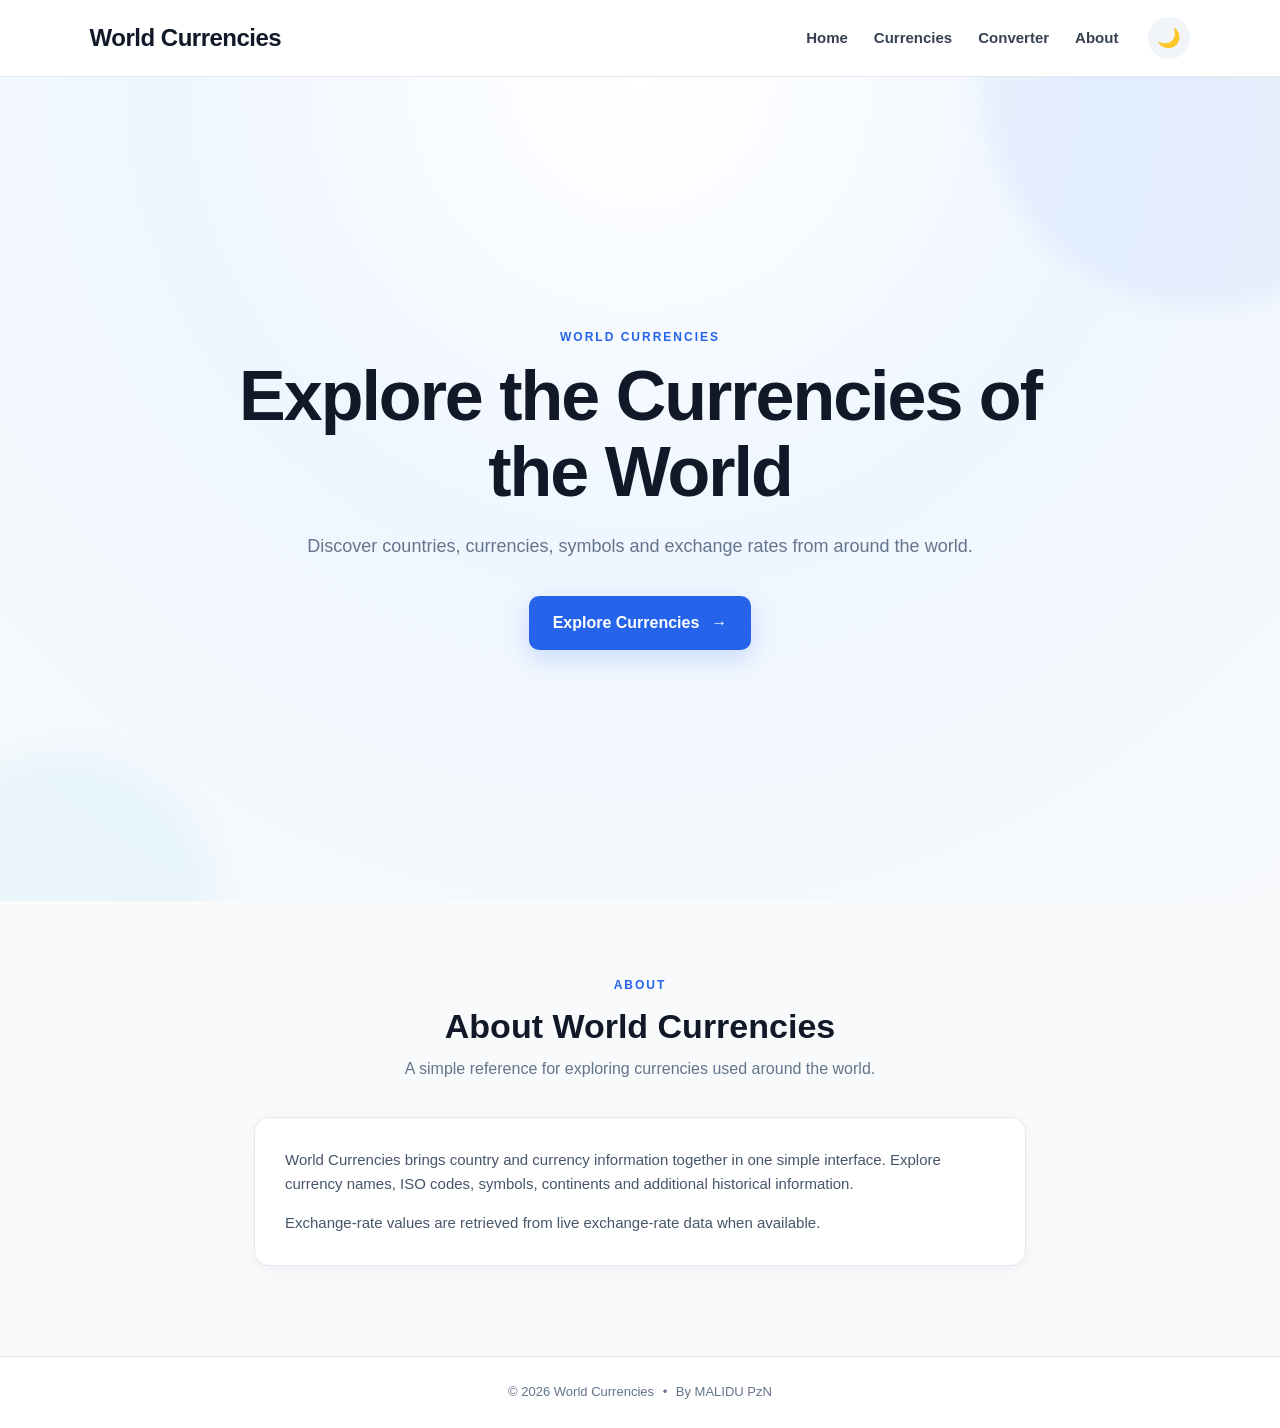
==== index.html @ 1dd98172 "Add files via upload" ====
<!DOCTYPE html>
<html lang="en">

<head>

    <meta charset="UTF-8">

    <meta
        name="viewport"
        content="width=device-width, initial-scale=1.0"
    >

    <meta
        name="description"
        content="Explore countries, currencies, symbols and exchange rates from around the world."
    >

    <title>World Currencies</title>

    <link
        rel="stylesheet"
        href="style.css"
    >

</head>


<body>

<header>

    <h1>
        World Currencies
    </h1>


    <nav>

        <a
            href="index.html"
            id="homeLink"
        >
            Home
        </a>

        <a
            href="#currencies"
            id="currenciesLink"
        >
            Currencies
        </a>

        <a
            href="pages/converter.html"
        >
            Converter
        </a>

        <a
            href="#about"
        >
            About
        </a>

    </nav>


    <button
        id="themeToggle"
        class="theme-toggle"
        type="button"
        aria-label="Toggle dark mode"
    >
        🌙
    </button>

</header>



<main>


    <!-- HERO -->

    <section
        id="heroSection"
        class="hero"
    >

        <span class="hero-label">
            WORLD CURRENCIES
        </span>


        <h2>
            Explore the Currencies of the World
        </h2>


        <p>
            Discover countries, currencies, symbols and
            exchange rates from around the world.
        </p>


        <button
            id="exploreButton"
            class="hero-button"
            type="button"
        >
            Explore Currencies
            <span>→</span>
        </button>

    </section>



    <!-- CURRENCIES -->

    <section
        id="currencies"
        class="currencies-section hidden-section"
    >

        <div class="section-heading">

            <span class="section-label">
                EXPLORE
            </span>

            <h2>
                World Currencies
            </h2>

            <p>
                Browse currencies by continent,
                country or first letter.
            </p>

        </div>



        <!-- SEARCH -->

        <div class="search-box">

            <input
                type="search"
                id="searchInput"
                placeholder="Search country, currency or ISO code..."
                autocomplete="off"
            >

        </div>



        <!-- CONTINENT FILTER -->

        <div class="filter-panel">

            <button
                class="filter-btn active"
                type="button"
                data-continent="All"
            >
                All
            </button>

            <button
                class="filter-btn"
                type="button"
                data-continent="Africa"
            >
                Africa
            </button>

            <button
                class="filter-btn"
                type="button"
                data-continent="Americas"
            >
                Americas
            </button>

            <button
                class="filter-btn"
                type="button"
                data-continent="Asia"
            >
                Asia
            </button>

            <button
                class="filter-btn"
                type="button"
                data-continent="Europe"
            >
                Europe
            </button>

            <button
                class="filter-btn"
                type="button"
                data-continent="Oceania"
            >
                Oceania
            </button>

        </div>



        <!-- A-Z -->

        <div class="alphabet-panel">

            <div
                id="alphabetButtons"
                class="alphabet-buttons"
            >
            </div>

        </div>



        <!-- COUNT -->

        <div class="currency-list-header">

            <span id="currencyCount">
                Showing 195 of 195 countries
            </span>


            <button
                id="backToHero"
                class="back-top-button"
                type="button"
            >
                ↑ Back
            </button>

        </div>



        <!-- CARDS -->

        <div
            id="currencyContainer"
            class="currency-grid"
        >
        </div>

    </section>



    <!-- ABOUT -->

    <section
        id="about"
        class="about-section"
    >

        <div class="section-heading">

            <span class="section-label">
                ABOUT
            </span>

            <h2>
                About World Currencies
            </h2>

            <p>
                A simple reference for exploring currencies
                used around the world.
            </p>

        </div>


        <div class="about-content">

            <p>
                World Currencies brings country and currency
                information together in one simple interface.
                Explore currency names, ISO codes, symbols,
                continents and additional historical information.
            </p>


            <p>
                Exchange-rate values are retrieved from live
                exchange-rate data when available.
            </p>

        </div>

    </section>

</main>



<footer>

    <p>
        © 2026 World Currencies
        <span class="footer-divider">•</span>
        By MALIDU PzN
    </p>

</footer>



<script src="script.js"></script>

</body>

</html>
---- style.css ----
/* =========================================================
   WORLD CURRENCIES
   MASTER CSS
   ========================================================= */

* {
    margin: 0;
    padding: 0;
    box-sizing: border-box;
}


html {
    scroll-behavior: smooth;
}


body {
    font-family:
        Inter,
        Arial,
        Helvetica,
        sans-serif;

    background: #f8fafc;

    color: #111827;

    line-height: 1.6;

    min-height: 100vh;

    transition:
        background-color 0.3s ease,
        color 0.3s ease;
}


button,
input,
select {
    font: inherit;
}


button {
    border: none;
}


a {
    color: inherit;
}


/* =========================================================
   HEADER
   ========================================================= */

header {
    position: sticky;

    top: 0;

    z-index: 1000;

    display: flex;

    align-items: center;

    gap: 30px;

    padding:
        17px 7%;

    background:
        rgba(255, 255, 255, 0.92);

    backdrop-filter:
        blur(14px);

    -webkit-backdrop-filter:
        blur(14px);

    border-bottom:
        1px solid #e5e7eb;

    transition:
        background-color 0.3s ease,
        border-color 0.3s ease;
}


header h1 {
    font-size: 24px;

    font-weight: 800;

    letter-spacing: -0.5px;

    white-space: nowrap;
}


/* =========================================================
   NAVIGATION
   ========================================================= */

nav {
    display: flex;

    align-items: center;

    gap: 26px;

    margin-left: auto;
}


nav a {
    position: relative;

    color: #374151;

    text-decoration: none;

    font-size: 15px;

    font-weight: 600;

    transition:
        color 0.2s ease;
}


nav a::after {
    content: "";

    position: absolute;

    left: 0;

    bottom: -7px;

    width: 0;

    height: 2px;

    background: #2563eb;

    transition:
        width 0.25s ease;
}


nav a:hover {
    color: #2563eb;
}


nav a:hover::after {
    width: 100%;
}


/* =========================================================
   THEME BUTTON
   ========================================================= */

.theme-toggle {
    position: relative;

    overflow: hidden;

    width: 42px;

    height: 42px;

    flex-shrink: 0;

    border-radius: 50%;

    background: #f1f5f9;

    cursor: pointer;

    font-size: 19px;

    transition:
        transform 0.2s ease,
        background-color 0.2s ease,
        box-shadow 0.2s ease;
}


.theme-toggle:hover {
    transform:
        rotate(12deg)
        scale(1.08);

    box-shadow:
        0 0 0 4px
        rgba(37, 99, 235, 0.08);
}


/* =========================================================
   HERO
   ========================================================= */

.hero {
    position: relative;

    min-height:
        calc(100vh - 76px);

    display: flex;

    flex-direction: column;

    justify-content: center;

    align-items: center;

    text-align: center;

    padding:
        80px 8%;

    background:
        radial-gradient(
            circle at top,
            #ffffff 0%,
            #eff6ff 45%,
            #f8fafc 100%
        );

    overflow: hidden;

    transition:
        opacity 0.4s ease,
        transform 0.4s ease,
        min-height 0.4s ease;
}


.hero::before {
    content: "";

    position: absolute;

    width: 450px;

    height: 450px;

    top: -220px;

    right: -150px;

    border-radius: 50%;

    background:
        rgba(37, 99, 235, 0.06);

    filter: blur(10px);

    pointer-events: none;
}


.hero::after {
    content: "";

    position: absolute;

    width: 320px;

    height: 320px;

    bottom: -170px;

    left: -100px;

    border-radius: 50%;

    background:
        rgba(14, 165, 233, 0.05);

    filter: blur(15px);

    pointer-events: none;
}


.hero > * {
    position: relative;

    z-index: 2;
}


.hero-label,
.section-label {
    display: inline-block;

    margin-bottom: 12px;

    color: #2563eb;

    font-size: 12px;

    font-weight: 800;

    letter-spacing: 2px;
}


.hero h2 {
    max-width: 850px;

    font-size:
        clamp(38px, 6vw, 70px);

    line-height: 1.08;

    letter-spacing: -2px;

    margin-bottom: 22px;
}


.hero p {
    max-width: 700px;

    color: #64748b;

    font-size: 18px;

    margin-bottom: 35px;
}


/* =========================================================
   HERO BUTTON
   ========================================================= */

.hero-button,
.convert-button,
.back-button,
.secondary-button,
.back-top-button,
.filter-btn,
.letter-btn,
.swap-button {
    position: relative;

    overflow: hidden;
}


.hero-button {
    display: inline-flex;

    align-items: center;

    gap: 12px;

    padding:
        14px 24px;

    border-radius: 10px;

    background: #2563eb;

    color: white;

    font-weight: 700;

    cursor: pointer;

    box-shadow:
        0 8px 25px
        rgba(37, 99, 235, 0.20);

    transition:
        transform 0.2s ease,
        box-shadow 0.2s ease;
}


.hero-button:hover {
    transform:
        translateY(-3px);

    box-shadow:
        0 14px 35px
        rgba(37, 99, 235, 0.27);
}


.hero-button span {
    transition:
        transform 0.2s ease;
}


.hero-button:hover span {
    transform:
        translateX(4px);
}


.hero-hidden {
    opacity: 0;

    transform:
        translateY(-20px)
        scale(0.985);

    min-height: 0;

    height: 0;

    padding-top: 0;

    padding-bottom: 0;

    overflow: hidden;

    pointer-events: none;
}


/* =========================================================
   CURRENCIES SECTION
   ========================================================= */

.currencies-section {
    max-width: 1250px;

    margin: auto;

    padding:
        75px 5%;

    scroll-margin-top: 85px;

    opacity: 1;

    transform:
        translateY(0);

    transition:
        opacity 0.4s ease,
        transform 0.4s ease;
}


.hidden-section {
    display: none;
}


.section-open {
    animation:
        sectionReveal
        0.45s ease both;
}


@keyframes sectionReveal {

    from {
        opacity: 0;

        transform:
            translateY(18px);
    }

    to {
        opacity: 1;

        transform:
            translateY(0);
    }

}


/* =========================================================
   SECTION HEADINGS
   ========================================================= */

.section-heading {
    text-align: center;

    margin-bottom: 35px;
}


.section-heading h2 {
    font-size: 34px;

    line-height: 1.15;

    margin-bottom: 10px;
}


.section-heading p {
    color: #64748b;

    font-size: 16px;
}


/* =========================================================
   SEARCH
   ========================================================= */

.search-box {
    max-width: 700px;

    margin:
        0 auto 24px;
}


.search-box input {
    width: 100%;

    padding:
        15px 18px;

    border:
        1px solid #dbe1e8;

    border-radius: 10px;

    outline: none;

    background: white;

    color: #111827;

    font-size: 15px;

    transition:
        border-color 0.2s ease,
        box-shadow 0.2s ease,
        background-color 0.3s ease;
}


.search-box input:focus {
    border-color: #2563eb;

    box-shadow:
        0 0 0 4px
        rgba(37, 99, 235, 0.08);
}


.search-box input::placeholder {
    color: #94a3b8;
}


/* =========================================================
   FILTER PANEL
   ========================================================= */

.filter-panel {
    display: flex;

    justify-content: center;

    flex-wrap: wrap;

    gap: 8px;

    margin-bottom: 15px;
}


.filter-btn {
    padding:
        8px 15px;

    border:
        1px solid #dbe1e8;

    border-radius: 8px;

    background: white;

    color: #475569;

    font-size: 14px;

    font-weight: 600;

    cursor: pointer;

    transition:
        background-color 0.2s ease,
        color 0.2s ease,
        border-color 0.2s ease,
        transform 0.2s ease;
}


.filter-btn:hover {
    color: #2563eb;

    border-color: #93c5fd;

    transform:
        translateY(-1px);
}


.filter-btn.active {
    background: #2563eb;

    color: white;

    border-color: #2563eb;
}


/* =========================================================
   ALPHABET
   ========================================================= */

.alphabet-panel {
    margin-bottom: 28px;
}


.alphabet-buttons {
    display: flex;

    justify-content: center;

    flex-wrap: wrap;

    gap: 6px;
}


.letter-btn {
    width: 36px;

    height: 36px;

    border:
        1px solid #dbe1e8;

    border-radius: 7px;

    background: white;

    color: #475569;

    font-size: 13px;

    font-weight: 700;

    cursor: pointer;

    transition:
        background-color 0.2s ease,
        color 0.2s ease,
        border-color 0.2s ease,
        transform 0.2s ease;
}


.letter-btn:hover {
    color: #2563eb;

    border-color: #93c5fd;

    transform:
        translateY(-1px);
}


.letter-btn.active {
    background: #2563eb;

    color: white;

    border-color: #2563eb;
}


/* =========================================================
   LIST HEADER
   ========================================================= */

.currency-list-header {
    display: flex;

    align-items: center;

    justify-content: space-between;

    gap: 20px;

    margin-bottom: 18px;

    color: #64748b;

    font-size: 14px;
}


.back-top-button {
    padding:
        8px 13px;

    border:
        1px solid #dbe1e8;

    border-radius: 8px;

    background: white;

    color: #475569;

    font-size: 13px;

    font-weight: 700;

    cursor: pointer;

    transition:
        background-color 0.2s ease,
        color 0.2s ease,
        border-color 0.2s ease;
}


.back-top-button:hover {
    background: #2563eb;

    color: white;

    border-color: #2563eb;
}


/* =========================================================
   CURRENCY GRID
   ========================================================= */

.currency-grid {
    display: grid;

    grid-template-columns:
        repeat(
            auto-fill,
            minmax(230px, 1fr)
        );

    gap: 15px;
}


/* =========================================================
   CURRENCY CARD
   ========================================================= */

.currency-card {
    position: relative;

    min-height: 205px;

    padding: 20px;

    background: white;

    border:
        1px solid #e5e7eb;

    border-radius: 14px;

    cursor: pointer;

    box-shadow:
        0 5px 20px
        rgba(15, 23, 42, 0.045);

    overflow: hidden;

    animation:
        cardReveal
        0.35s ease both;

    transition:
        transform 0.22s ease,
        border-color 0.22s ease,
        box-shadow 0.22s ease;
}


.currency-card::before {
    content: "";

    position: absolute;

    top: 0;

    left: -100%;

    width: 60%;

    height: 100%;

    background:
        linear-gradient(
            90deg,
            transparent,
            rgba(255,255,255,0.5),
            transparent
        );

    transform:
        skewX(-20deg);

    transition:
        left 0.5s ease;

    pointer-events: none;
}


.currency-card:hover::before {
    left: 140%;
}


.currency-card:hover {
    transform:
        translateY(-5px);

    border-color: #93c5fd;

    box-shadow:
        0 14px 35px
        rgba(15, 23, 42, 0.09);
}


@keyframes cardReveal {

    from {
        opacity: 0;

        transform:
            translateY(10px);
    }

    to {
        opacity: 1;

        transform:
            translateY(0);
    }

}


.currency-card-top {
    display: flex;

    align-items: center;

    justify-content: space-between;

    margin-bottom: 18px;
}


.country-flag {
    font-size: 35px;

    line-height: 1;
}


.continent-tag {
    padding:
        4px 8px;

    border-radius: 6px;

    background: #eff6ff;

    color: #2563eb;

    font-size: 11px;

    font-weight: 700;
}


.currency-card h3 {
    font-size: 18px;

    line-height: 1.25;

    margin-bottom: 5px;
}


.currency-name {
    color: #64748b;

    font-size: 14px;

    margin-bottom: 17px;
}


.currency-code {
    display: flex;

    align-items: center;

    justify-content: space-between;
}


.currency-code strong {
    padding:
        5px 8px;

    border-radius: 6px;

    background: #eff6ff;

    color: #2563eb;

    font-size: 12px;

    letter-spacing: 0.5px;
}


.currency-code span {
    color: #475569;

    font-size: 18px;

    font-weight: 700;
}


.card-arrow {
    position: absolute;

    right: 18px;

    bottom: 14px;

    color: #94a3b8;

    font-size: 20px;

    transition:
        transform 0.2s ease,
        color 0.2s ease;
}


.currency-card:hover .card-arrow {
    color: #2563eb;

    transform:
        translateX(4px);
}


/* =========================================================
   NO RESULTS
   ========================================================= */

.no-results {
    grid-column:
        1 / -1;

    text-align: center;

    padding: 60px 20px;
}


.no-results-icon {
    font-size: 40px;

    margin-bottom: 10px;

    color: #94a3b8;
}


.no-results h3 {
    margin-bottom: 5px;
}


.no-results p {
    color: #64748b;
}


/* =========================================================
   ABOUT
   ========================================================= */

.about-section {
    max-width: 900px;

    margin: auto;

    padding:
        70px 5% 90px;

    scroll-margin-top: 80px;
}


.about-content {
    padding:
        30px;

    background: white;

    border:
        1px solid #e5e7eb;

    border-radius: 15px;

    box-shadow:
        0 5px 20px
        rgba(15, 23, 42, 0.045);
}


.about-content p {
    color: #475569;

    font-size: 15px;

    margin-bottom: 15px;
}


.about-content p:last-child {
    margin-bottom: 0;
}


/* =========================================================
   DETAILS PAGE
   ========================================================= */

.currency-details {
    max-width: 950px;

    margin: auto;

    padding:
        70px 5%;
}


/* =========================================================
   DETAILS HERO
   ========================================================= */

.details-hero {
    text-align: center;

    margin-bottom: 35px;
}


.details-flag {
    font-size: 70px;

    margin-bottom: 15px;

    animation:
        flagFloat
        3s ease-in-out infinite;
}


@keyframes flagFloat {

    0%,
    100% {
        transform:
            translateY(0);
    }

    50% {
        transform:
            translateY(-5px);
    }

}


.details-hero h2 {
    margin-bottom: 8px;

    line-height: 1.2;
}


.currency-subtitle {
    color: #64748b;

    font-size: 17px;
}


/* =========================================================
   DETAILS CARDS
   ========================================================= */

.details-card {
    padding: 30px;

    margin-bottom: 22px;

    background: white;

    border:
        1px solid #e5e7eb;

    border-radius: 15px;

    box-shadow:
        0 5px 20px
        rgba(15, 23, 42, 0.055);

    transition:
        background-color 0.3s ease,
        border-color 0.3s ease,
        transform 0.2s ease;
}


.details-card:hover {
    transform:
        translateY(-2px);
}


.card-heading {
    display: flex;

    align-items: center;

    gap: 11px;

    margin-bottom: 24px;
}


.card-heading h3 {
    font-size: 21px;
}


.card-icon {
    display: inline-flex;

    align-items: center;

    justify-content: center;

    width: 35px;

    height: 35px;

    border-radius: 8px;

    background: #eff6ff;

    color: #2563eb;

    font-weight: 900;
}


/* =========================================================
   INFO GRID
   ========================================================= */

.info-grid {
    display: grid;

    grid-template-columns:
        repeat(2, 1fr);

    gap: 12px;
}


.info-item {
    padding: 16px;

    border:
        1px solid #edf0f4;

    border-radius: 10px;

    background: #fafbfc;
}


.info-item span,
.history-item span,
.technical-list span {
    display: block;

    color: #64748b;

    font-size: 12px;

    margin-bottom: 5px;
}


.info-item strong,
.history-item strong,
.technical-list strong {
    display: block;

    color: #111827;

    font-size: 15px;
}


/* =========================================================
   ABOUT CURRENCY
   ========================================================= */

.about-description {
    color: #475569;

    font-size: 15px;

    margin-bottom: 25px;
}


.history-grid {
    display: grid;

    grid-template-columns:
        repeat(2, 1fr);

    gap: 12px;
}


.history-item {
    padding: 16px;

    background: #fafbfc;

    border:
        1px solid #edf0f4;

    border-radius: 10px;
}


/* =========================================================
   TECHNICAL LIST
   ========================================================= */

.technical-list {
    display: flex;

    flex-direction: column;
}


.technical-list > div {
    display: flex;

    align-items: center;

    justify-content: space-between;

    gap: 20px;

    padding:
        14px 0;

    border-bottom:
        1px solid #edf0f4;
}


.technical-list > div:last-child {
    border-bottom: none;
}


.technical-list span {
    margin: 0;
}


.technical-list strong {
    text-align: right;
}


/* =========================================================
   DETAILS ACTIONS
   ========================================================= */

.details-actions {
    display: flex;

    flex-wrap: wrap;

    gap: 12px;

    margin-top: 28px;
}


.back-button,
.secondary-button {
    display: inline-flex;

    align-items: center;

    justify-content: center;

    padding:
        12px 19px;

    border-radius: 8px;

    text-decoration: none;

    font-weight: 700;

    transition:
        transform 0.2s ease,
        background-color 0.2s ease;
}


.back-button {
    background: #2563eb;

    color: white;
}


.secondary-button {
    background: #eff6ff;

    color: #2563eb;
}


.back-button:hover,
.secondary-button:hover {
    transform:
        translateY(-2px);
}


/* =========================================================
   CONVERTER
   ========================================================= */

.converter-section {
    max-width: 950px;

    margin: auto;

    padding:
        75px 5%;
}


.converter-heading {
    text-align: center;

    margin-bottom: 35px;
}


.converter-card {
    padding: 35px;

    background: white;

    border:
        1px solid #e5e7eb;

    border-radius: 16px;

    box-shadow:
        0 8px 25px
        rgba(15, 23, 42, 0.055);
}


/* =========================================================
   AMOUNT
   ========================================================= */

.amount-group {
    margin-bottom: 25px;
}


.amount-group label,
.select-group label {
    display: block;

    margin-bottom: 7px;

    color: #475569;

    font-size: 13px;

    font-weight: 700;
}


#amount,
#fromCurrency,
#toCurrency {
    width: 100%;

    padding:
        13px 14px;

    border:
        1px solid #dbe1e8;

    border-radius: 9px;

    background: white;

    color: #111827;

    outline: none;

    transition:
        border-color 0.2s ease,
        box-shadow 0.2s ease,
        background-color 0.3s ease;
}


#amount:focus,
#fromCurrency:focus,
#toCurrency:focus {
    border-color: #2563eb;

    box-shadow:
        0 0 0 4px
        rgba(37, 99, 235, 0.08);
}


/* =========================================================
   CURRENCY SELECTS
   ========================================================= */

.currency-selects {
    display: grid;

    grid-template-columns:
        1fr 55px 1fr;

    align-items: end;

    gap: 15px;

    margin-bottom: 25px;
}


.swap-button {
    width: 48px;

    height: 48px;

    border-radius: 10px;

    background: #eff6ff;

    color: #2563eb;

    font-size: 22px;

    cursor: pointer;

    transition:
        transform 0.2s ease,
        background-color 0.2s ease;
}


.swap-button:hover {
    transform:
        rotate(180deg);

    background: #dbeafe;
}


.swap-animate {
    animation:
        swapPulse
        0.35s ease;
}


@keyframes swapPulse {

    0% {
        transform:
            rotate(0)
            scale(1);
    }

    50% {
        transform:
            rotate(180deg)
            scale(1.12);
    }

    100% {
        transform:
            rotate(360deg)
            scale(1);
    }

}


/* =========================================================
   CONVERT BUTTON
   ========================================================= */

.convert-button {
    width: 100%;

    padding:
        14px;

    border-radius: 9px;

    background: #2563eb;

    color: white;

    font-weight: 800;

    cursor: pointer;

    box-shadow:
        0 8px 22px
        rgba(37, 99, 235, 0.18);

    transition:
        transform 0.2s ease,
        box-shadow 0.2s ease;
}


.convert-button:hover {
    transform:
        translateY(-2px);

    box-shadow:
        0 12px 28px
        rgba(37, 99, 235, 0.25);
}


/* =========================================================
   CONVERSION RESULT
   ========================================================= */

.conversion-result {
    margin-top: 25px;

    padding: 24px;

    border-radius: 12px;

    background: #f8fafc;

    text-align: center;
}


.conversion-result p {
    color: #64748b;

    font-size: 13px;

    margin-bottom: 7px;
}


.conversion-result h3 {
    font-size:
        clamp(22px, 4vw, 32px);

    line-height: 1.2;

    margin-bottom: 12px;
}


.exchange-rate {
    color: #2563eb;

    font-weight: 700;

    margin-bottom: 5px;
}


.last-updated {
    color: #94a3b8;

    font-size: 12px;
}


.converter-status {
    margin-top: 14px;

    text-align: center;

    color: #64748b;

    font-size: 13px;
}


/* =========================================================
   RIPPLE
   ========================================================= */

.ripple {
    position: absolute;

    border-radius: 50%;

    background:
        rgba(255, 255, 255, 0.35);

    transform:
        scale(0);

    pointer-events: none;

    animation:
        rippleAnimation
        0.6s ease-out;
}


@keyframes rippleAnimation {

    to {
        transform:
            scale(2.5);

        opacity: 0;
    }

}


/* =========================================================
   FOOTER
   ========================================================= */

footer {
    padding:
        25px 5%;

    border-top:
        1px solid #e5e7eb;

    text-align: center;

    background: #ffffff;

    color: #64748b;

    font-size: 13px;
}


.footer-divider {
    margin:
        0 5px;
}


/* =========================================================
   DARK MODE
   ========================================================= */

body.dark-mode {
    background: #0b1120;

    color: #f8fafc;
}


body.dark-mode header {
    background:
        rgba(11, 17, 32, 0.92);

    border-color: #1e293b;
}


body.dark-mode nav a {
    color: #cbd5e1;
}


body.dark-mode nav a:hover {
    color: #60a5fa;
}


body.dark-mode .theme-toggle {
    background: #172033;

    color: #f8fafc;
}


body.dark-mode .hero {
    background:
        radial-gradient(
            circle at top,
            #172033 0%,
            #0f172a 48%,
            #0b1120 100%
        );
}


body.dark-mode .hero p,
body.dark-mode .section-heading p,
body.dark-mode .currency-subtitle {
    color: #94a3b8;
}


body.dark-mode .filter-btn,
body.dark-mode .letter-btn,
body.dark-mode .search-box input,
body.dark-mode .currency-card,
body.dark-mode .about-content,
body.dark-mode .details-card,
body.dark-mode .converter-card,
body.dark-mode #amount,
body.dark-mode #fromCurrency,
body.dark-mode #toCurrency,
body.dark-mode .back-top-button {
    background: #111827;

    border-color: #273449;

    color: #f8fafc;
}


body.dark-mode .filter-btn:hover,
body.dark-mode .letter-btn:hover {
    color: #60a5fa;

    border-color: #60a5fa;
}


body.dark-mode .filter-btn.active,
body.dark-mode .letter-btn.active {
    background: #2563eb;

    color: white;

    border-color: #2563eb;
}


body.dark-mode .search-box input::placeholder {
    color: #64748b;
}


body.dark-mode .currency-card:hover {
    border-color: #3b82f6;

    box-shadow:
        0 14px 35px
        rgba(0, 0, 0, 0.25);
}


body.dark-mode .currency-name,
body.dark-mode .currency-code span,
body.dark-mode .about-content p,
body.dark-mode .about-description {
    color: #94a3b8;
}


body.dark-mode .currency-card h3,
body.dark-mode .card-heading h3,
body.dark-mode .info-item strong,
body.dark-mode .history-item strong,
body.dark-mode .technical-list strong {
    color: #f8fafc;
}


body.dark-mode .continent-tag,
body.dark-mode .currency-code strong,
body.dark-mode .card-icon,
body.dark-mode .secondary-button,
body.dark-mode .swap-button {
    background: #172554;

    color: #60a5fa;
}


body.dark-mode .info-item,
body.dark-mode .history-item {
    background: #0f172a;

    border-color: #273449;
}


body.dark-mode .info-item span,
body.dark-mode .history-item span,
body.dark-mode .technical-list span {
    color: #94a3b8;
}


body.dark-mode .technical-list > div {
    border-color: #273449;
}


body.dark-mode .conversion-result {
    background: #0f172a;
}


body.dark-mode .converter-status,
body.dark-mode .last-updated {
    color: #94a3b8;
}


body.dark-mode footer {
    background: #0b1120;

    border-color: #1e293b;

    color: #64748b;
}


/* =========================================================
   RESPONSIVE
   ========================================================= */

@media (max-width: 850px) {

    header {
        gap: 18px;

        padding:
            15px 5%;
    }


    header h1 {
        font-size: 20px;
    }


    nav {
        gap: 14px;
    }


    nav a {
        font-size: 13px;
    }


    .hero h2 {
        letter-spacing: -1px;
    }

}


@media (max-width: 650px) {

    header {
        flex-wrap: wrap;
    }


    header h1 {
        flex: 1;
    }


    nav {
        order: 3;

        width: 100%;

        justify-content: center;

        margin-left: 0;

        padding-top: 5px;

        gap: 17px;
    }


    .theme-toggle {
        width: 38px;

        height: 38px;
    }


    .hero {
        min-height:
            calc(100vh - 125px);

        padding:
            60px 6%;
    }


    .hero h2 {
        font-size: 38px;
    }


    .hero p {
        font-size: 16px;
    }


    .currency-grid {
        grid-template-columns:
            repeat(
                auto-fill,
                minmax(180px, 1fr)
            );
    }


    .info-grid,
    .history-grid {
        grid-template-columns:
            1fr;
    }


    .currency-selects {
        grid-template-columns:
            1fr;

        align-items: stretch;
    }


    .swap-button {
        justify-self: center;

        transform:
            rotate(90deg);
    }


    .swap-button:hover {
        transform:
            rotate(270deg);
    }


    .converter-card,
    .details-card,
    .about-content {
        padding: 22px;
    }


    .technical-list > div {
        align-items: flex-start;

        flex-direction: column;

        gap: 5px;
    }


    .technical-list strong {
        text-align: left;
    }


    .currency-list-header {
        align-items: flex-start;

        flex-direction: column;
    }

}


@media (max-width: 430px) {

    .hero h2 {
        font-size: 32px;
    }


    .section-heading h2 {
        font-size: 28px;
    }


    .currency-grid {
        grid-template-columns:
            1fr;
    }


    .alphabet-buttons {
        gap: 5px;
    }


    .letter-btn {
        width: 34px;

        height: 34px;
    }

}
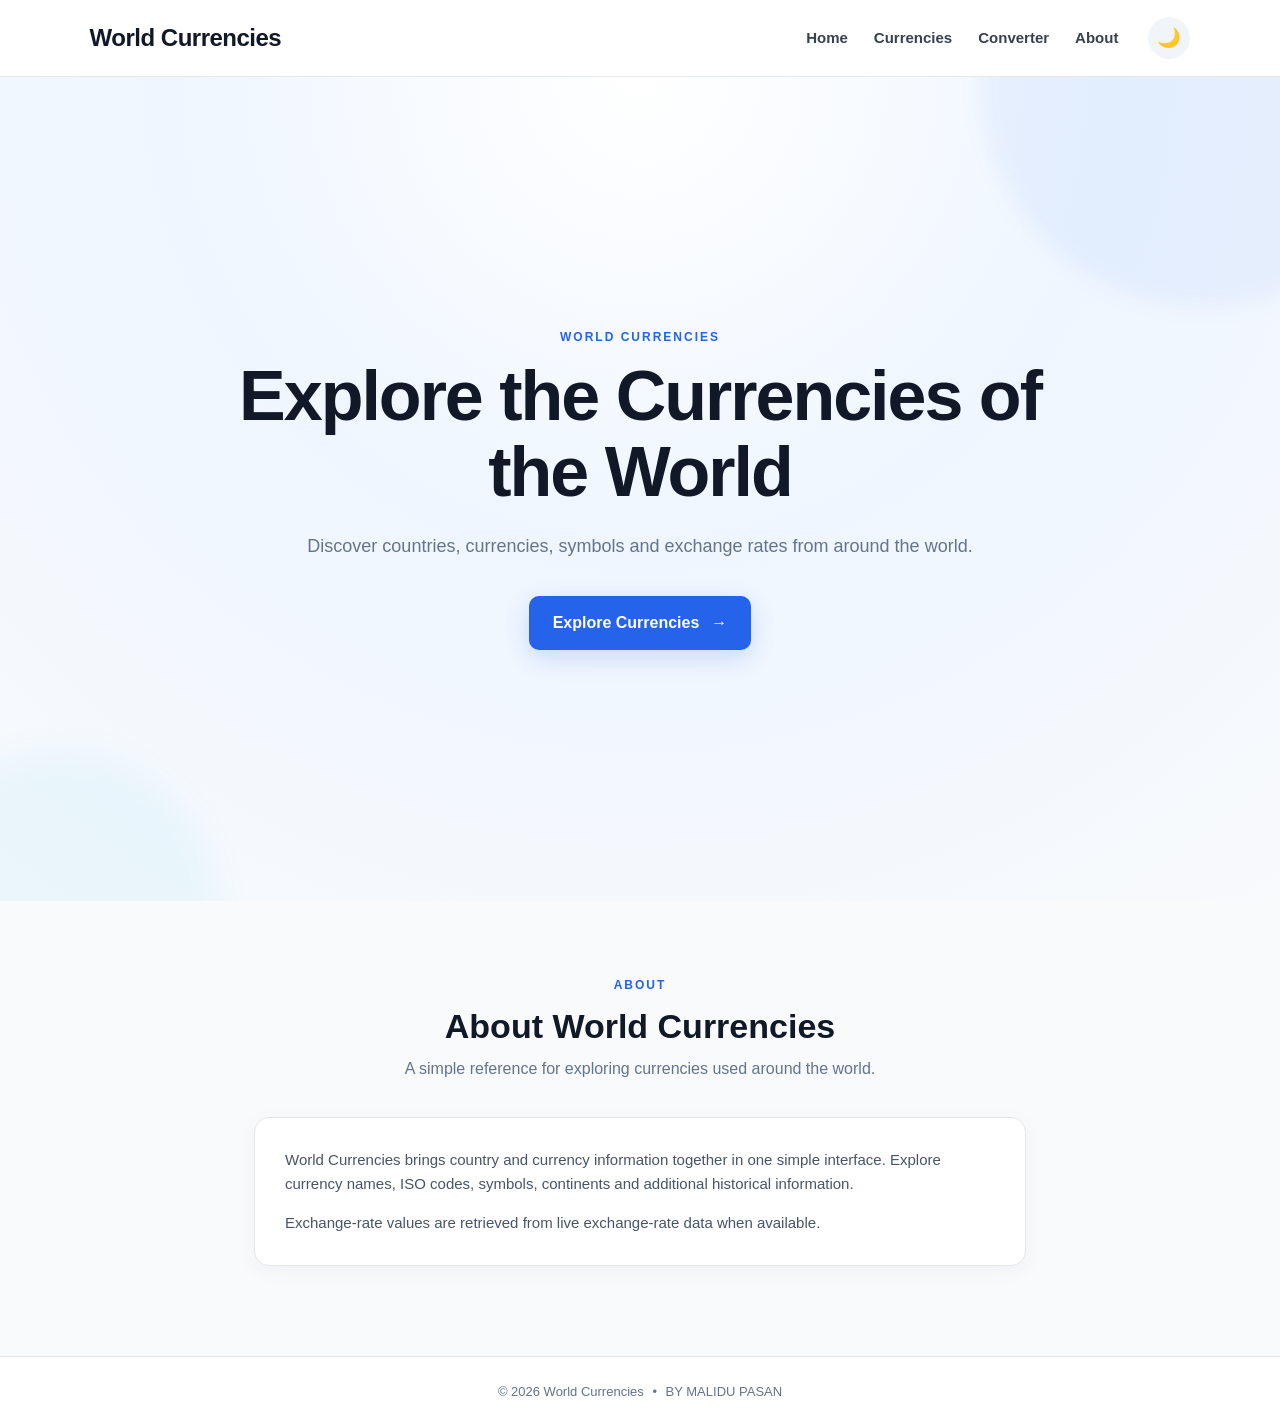
==== commit 264aca68: "Update index.html" ====
--- a/index.html
+++ b/index.html
@@ -2,13 +2,11 @@
 <html lang="en">
 
 <head>
-
     <meta charset="UTF-8">
-
-    <meta
-        name="viewport"
-        content="width=device-width, initial-scale=1.0"
-    >
+    <meta name="viewport" content="width=device-width, initial-scale=1.0">
+
+    <meta name="google-site-verification" content="s6Iap8t3azqQhQNiy_NJhNCSwcUpD0J8dg7R4m-hyG0">
+
 
     <meta
         name="description"
@@ -314,7 +312,7 @@
     <p>
         © 2026 World Currencies
         <span class="footer-divider">•</span>
-        By MALIDU PzN
+        BY MALIDU PASAN
     </p>
 
 </footer>
@@ -325,4 +323,4 @@
 
 </body>
 
-</html>+</html>
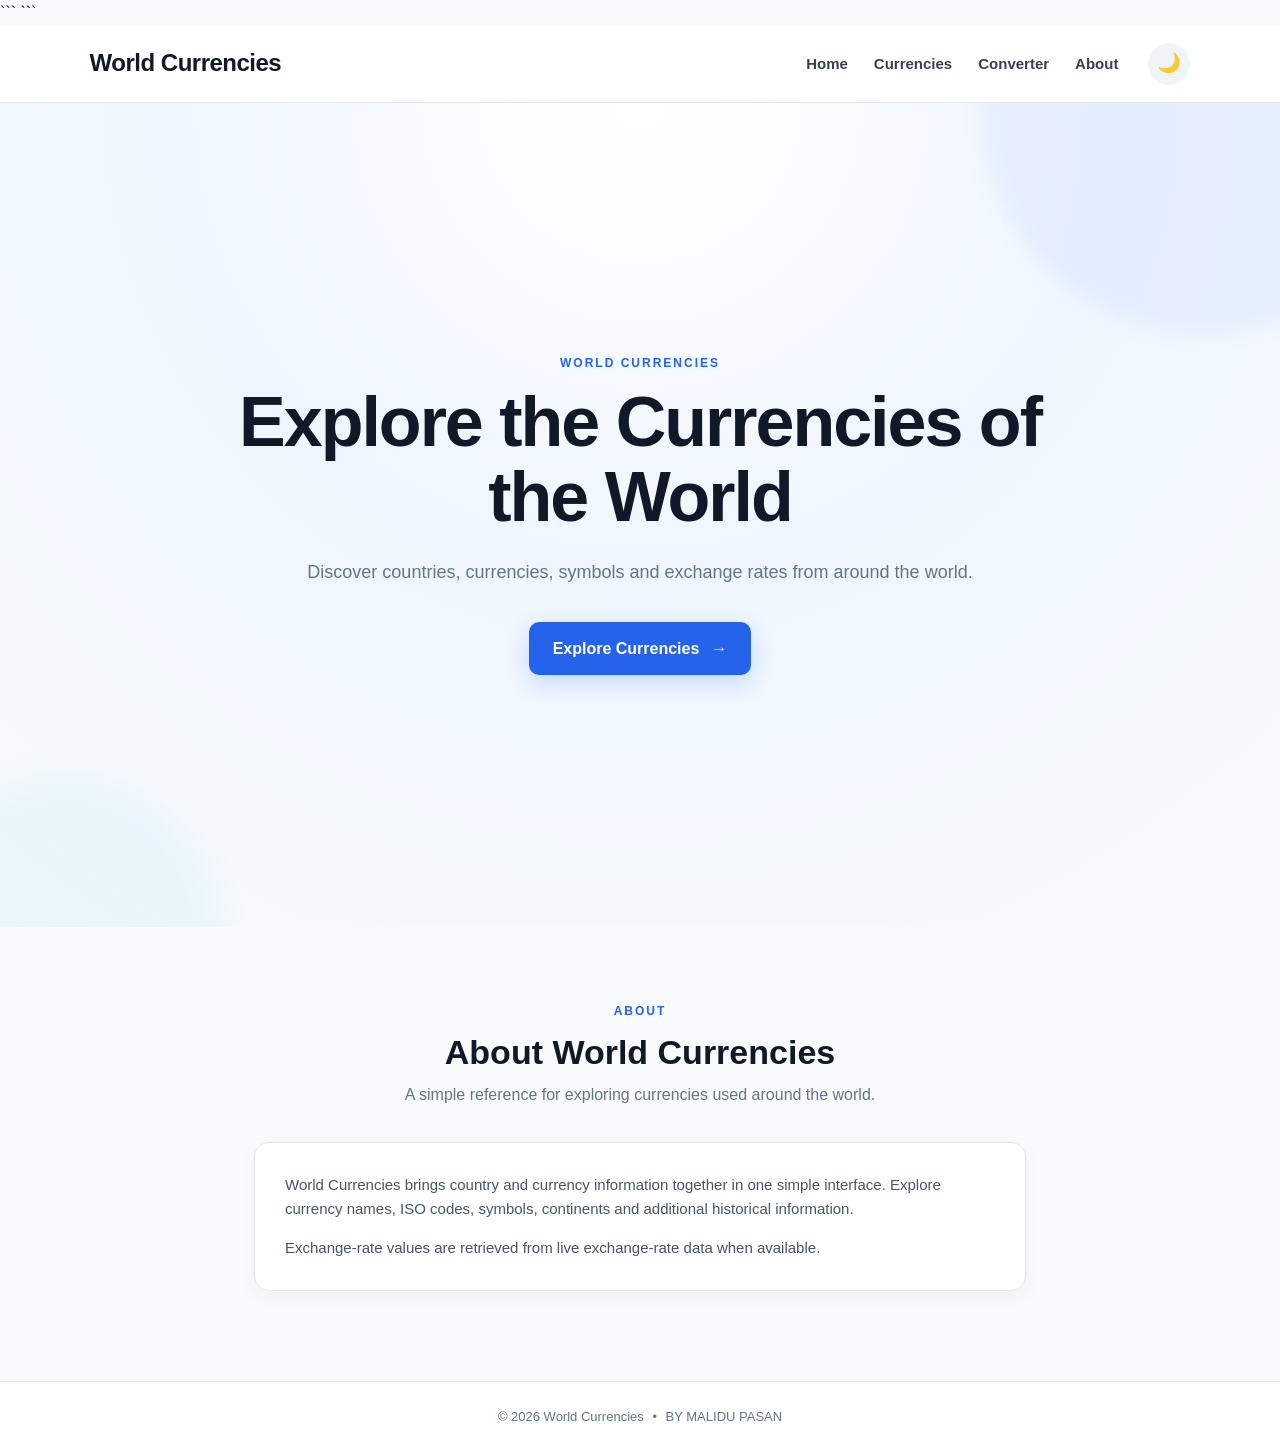
==== commit 3e55cbfa: "Update index.html" ====
--- a/index.html
+++ b/index.html
@@ -5,22 +5,50 @@
     <meta charset="UTF-8">
     <meta name="viewport" content="width=device-width, initial-scale=1.0">
 
-    <meta name="google-site-verification" content="s6Iap8t3azqQhQNiy_NJhNCSwcUpD0J8dg7R4m-hyG0">
-
-
-    <meta
-        name="description"
-        content="Explore countries, currencies, symbols and exchange rates from around the world."
-    >
-
-    <title>World Currencies</title>
-
-    <link
-        rel="stylesheet"
-        href="style.css"
-    >
+```
+<!-- Google Search Console Verification -->
+<meta
+    name="google-site-verification"
+    content="s6Iap8t3azqQhQNiy_NJhNCSwcUpD0J8dg7R4m-hyG0"
+>
+
+<!-- SEO -->
+<meta
+    name="description"
+    content="Explore countries, currencies, currency symbols and exchange rates from around the world."
+>
+
+<meta name="robots" content="index, follow">
+
+<!-- Canonical URL -->
+<link
+    rel="canonical"
+    href="https://ZxBee.github.io/world-currencies/"
+>
+
+<!-- Open Graph -->
+<meta property="og:title" content="World Currencies">
+<meta
+    property="og:description"
+    content="Explore countries, currencies, currency symbols and exchange rates from around the world."
+>
+<meta
+    property="og:url"
+    content="https://ZxBee.github.io/world-currencies/"
+>
+<meta property="og:type" content="website">
+
+<!-- Browser Theme -->
+<meta name="theme-color" content="#ffffff">
+
+<title>World Currencies</title>
+
+<!-- Stylesheet -->
+<link rel="stylesheet" href="style.css">
+```
 
 </head>
+
 
 
 <body>
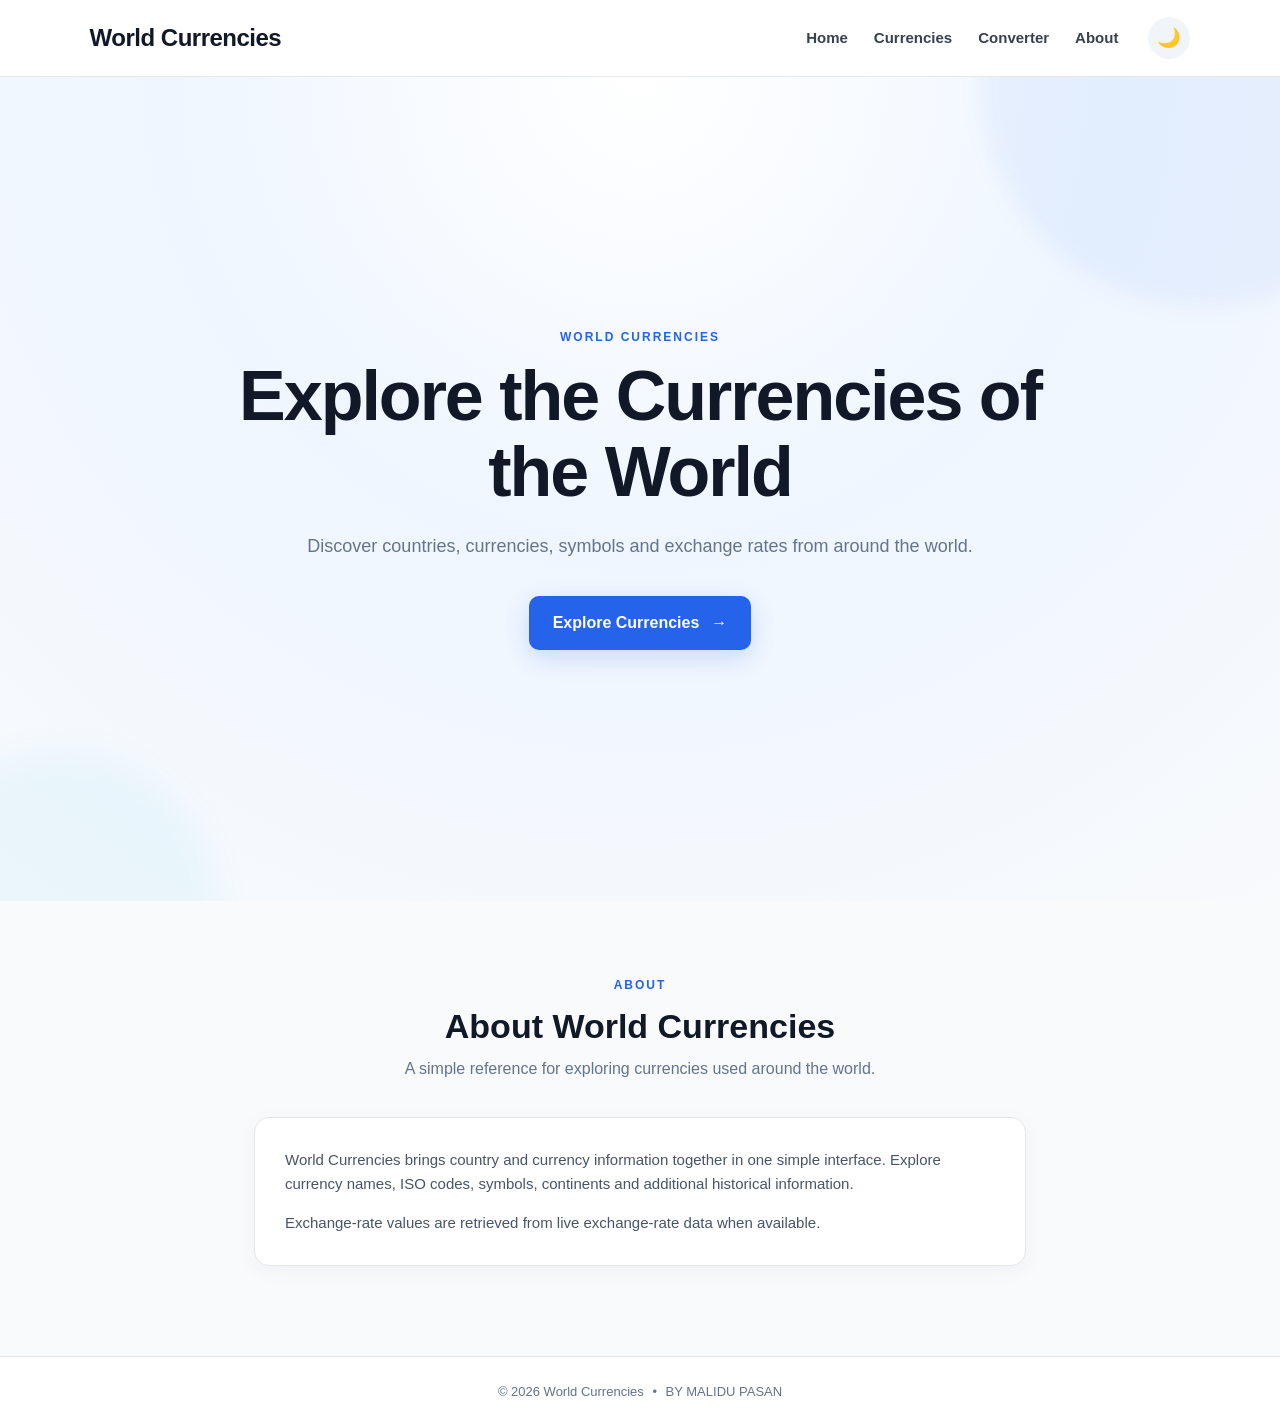
==== commit 30bf170b: "Update index.html" ====
--- a/index.html
+++ b/index.html
@@ -5,7 +5,7 @@
     <meta charset="UTF-8">
     <meta name="viewport" content="width=device-width, initial-scale=1.0">
 
-```
+
 <!-- Google Search Console Verification -->
 <meta
     name="google-site-verification"
@@ -45,10 +45,9 @@
 
 <!-- Stylesheet -->
 <link rel="stylesheet" href="style.css">
-```
+
 
 </head>
-
 
 
 <body>
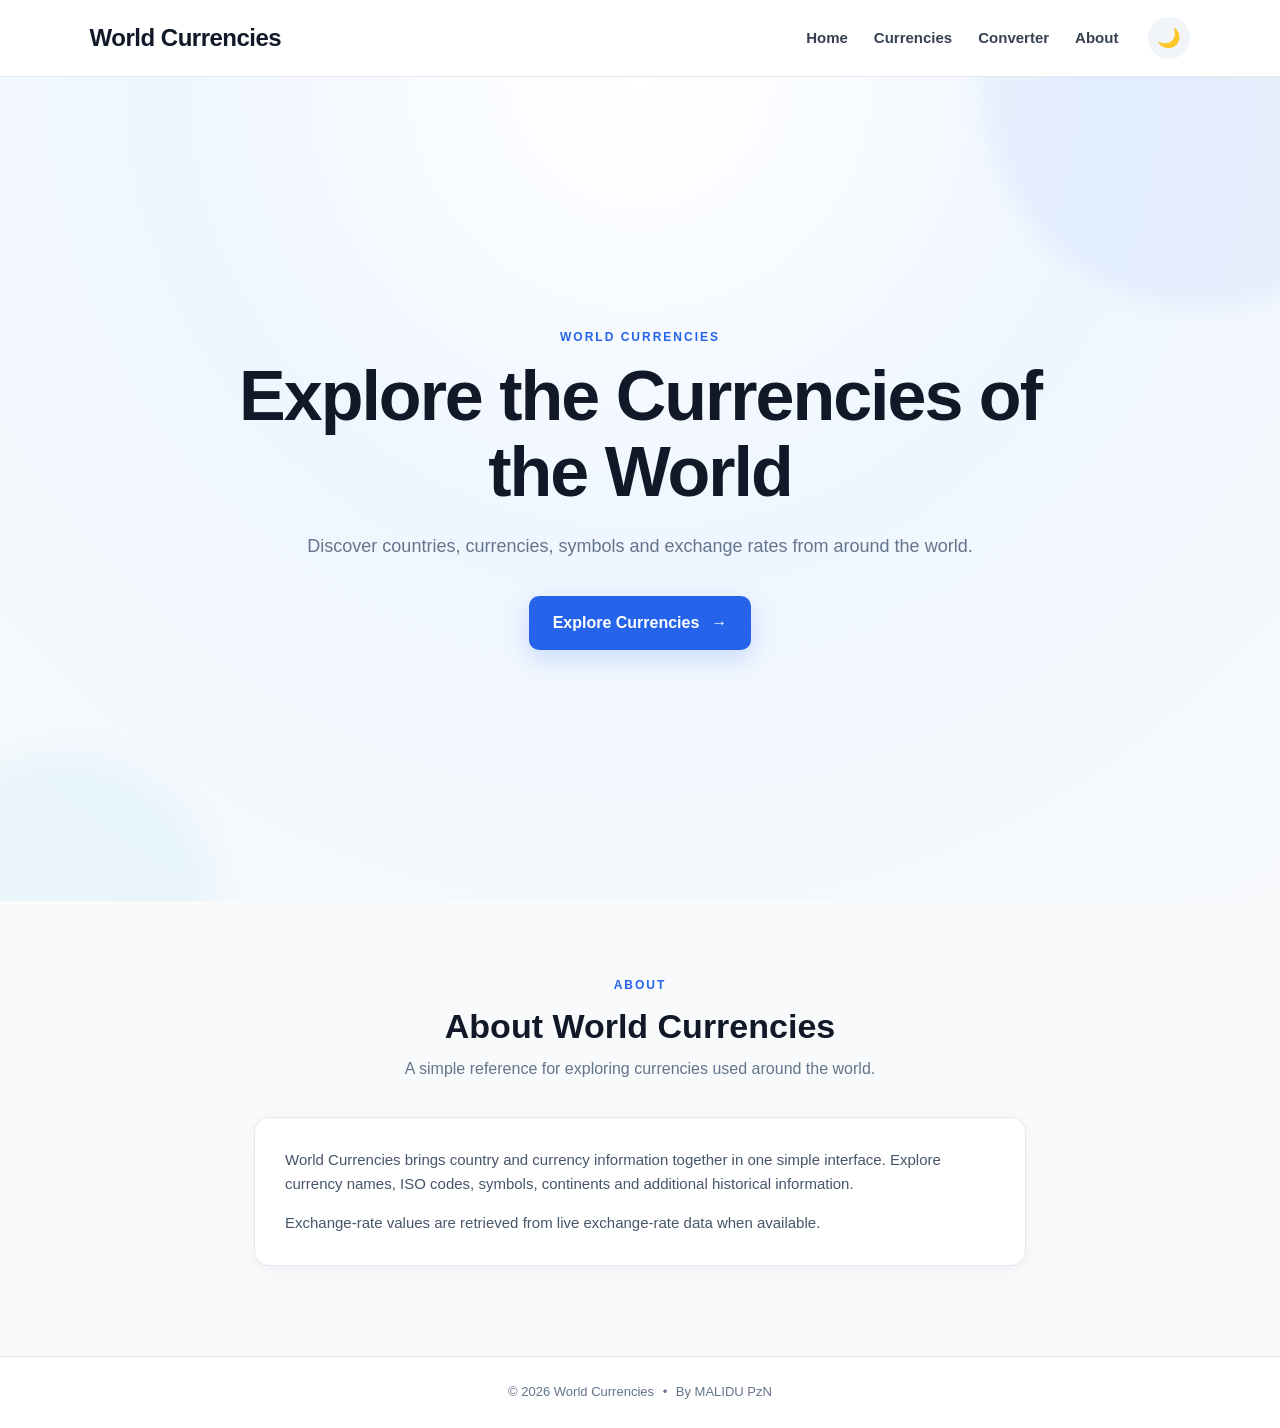
==== commit 09b5b1c1: "Update index.html" ====
--- a/index.html
+++ b/index.html
@@ -339,7 +339,7 @@
     <p>
         © 2026 World Currencies
         <span class="footer-divider">•</span>
-        BY MALIDU PASAN
+        By MALIDU PzN
     </p>
 
 </footer>
--- a/style.css
+++ b/style.css
@@ -2085,4 +2085,4 @@
         height: 34px;
     }
 
-}+}
